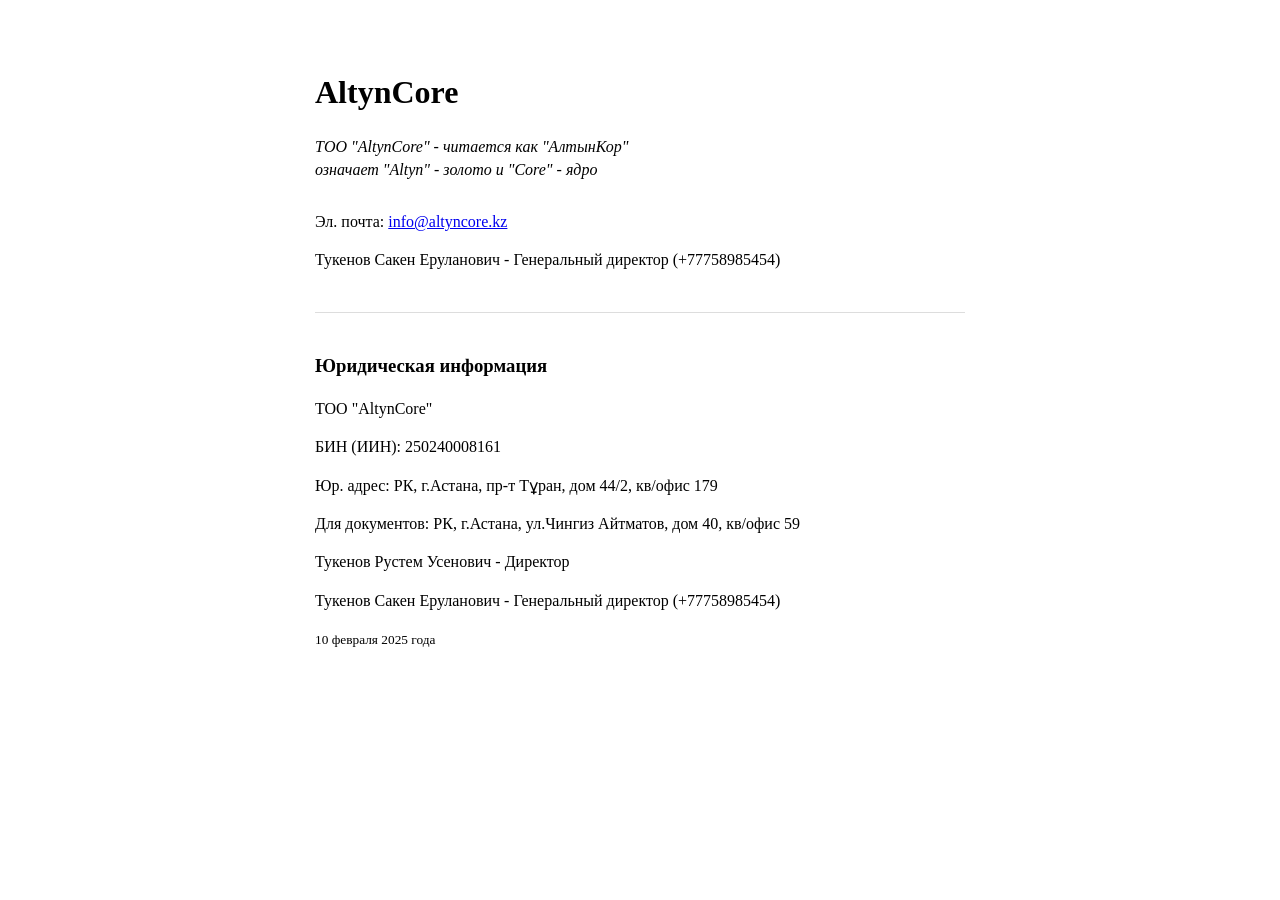
==== index.html @ b848cc99 "Site as it is live on altyncore.kz, deploy through Git: push, Plesk webhook, live check" ====
<!DOCTYPE html>
<html lang="ru">
<head>
  <meta charset="UTF-8">
  <title>AltynCore</title>
  <meta name="description" content="ТОО AltynCore — разработка и интеграции для бизнеса в Казахстане: Kaspi, 1С, ЭЦП, ЭСФ, маркетплейсы, поддержка.">
  <link rel="canonical" href="https://altyncore.kz/">
  <link rel="alternate" href="https://altyncore.kz/" hreflang="ru-kz">
  <link rel="alternate" href="https://altyncore.kz/" hreflang="x-default">
  <meta property="og:title" content="AltynCore — разработка и интеграции для бизнеса в Казахстане">
  <meta property="og:description" content="Kaspi, 1С, ЭЦП, ЭСФ, маркетплейсы, интеграции и поддержка. Реальные услуги, реальные сроки и цены.">
  <meta property="og:url" content="https://altyncore.kz/">
  <meta property="og:type" content="website">
  <meta name="twitter:card" content="summary">
  <meta name="twitter:title" content="AltynCore — разработка и интеграции в РК">
  <meta name="twitter:description" content="Kaspi, 1С, ЭЦП, ЭСФ, маркетплейсы, поддержка.">
  <meta name="viewport" content="width=device-width, initial-scale=1.0">

  <style>
    body {
      line-height: 1.4;
      font-size: 16px;
      margin: 50px auto;
      max-width: 650px;
      padding: 0 10px;
    }
    #maincontent {
      max-width: 42em;
      margin: 15px auto;
    }
    h2 {
      margin-bottom: 2px;
    }
    .subtitle {
      font-style: italic;
      margin-bottom: 30px;
    }
    dl {
      border-left: 3px solid #ddd;
      padding-left: 20px;
      margin: 20px 0;
    }
    dt {
      font-weight: bold;
      margin-top: 15px;
    }
    dd {
      margin-left: 0;
      margin-bottom: 5px;
    }
    table {
      border-collapse: collapse;
      width: 100%;
      margin: 20px 0;
    }
    th, td {
      border: 1px solid #ddd;
      padding: 8px 12px;
      text-align: left;
    }
    th {
      background-color: #f5f5f5;
    }
    hr {
      border: none;
      border-top: 1px solid #ddd;
      margin: 40px 0;
    }
  </style>
  <script type="application/ld+json">
  {
    "@context": "https://schema.org",
    "@type": "Organization",
    "name": "AltynCore",
    "url": "https://altyncore.kz/",
    "email": "info@altyncore.kz",
    "telephone": "+7 775 898 5454",
    "address": {
      "@type": "PostalAddress",
      "addressCountry": "KZ",
      "addressLocality": "Астана",
      "streetAddress": "пр‑т Тұран, дом 44/2, кв/офис 179"
    }
  }
  </script>
  <script type="application/ld+json">
  {
    "@context": "https://schema.org",
    "@type": "WebSite",
    "url": "https://altyncore.kz/",
    "name": "AltynCore"
  }
  </script>
</head>

<body>
  <div id="maincontent" style="margin-top:70px">
    <h1>AltynCore</h1>
    <div class="subtitle">ТОО "AltynCore" - читается как "АлтынКор" <br>
    означает "Altyn" - золото и "Core" - ядро</div>

    <p>Эл. почта: <a href="mailto:info@altyncore.kz">info@altyncore.kz</a></p>
    <p>Тукенов Сакен Еруланович - Генеральный директор (+77758985454)</p>

    
    <hr>

    <footer>
      <h3>Юридическая информация</h3>
      <p>ТОО "AltynCore"</p>
      <p>БИН (ИИН): 250240008161</p>
      <p>Юр. адрес: РК, г.Астана, пр-т Тұран, дом 44/2, кв/офис 179</p>
      <p>Для документов: РК, г.Астана, ул.Чингиз Айтматов, дом 40, кв/офис 59</p>
      <p>Тукенов Рустем Усенович - Директор</p>
      <p>Тукенов Сакен Еруланович - Генеральный директор (+77758985454)</p>
      <p><small>10 февраля 2025 года</small></p>
    </footer>
  </div>
</body>
</html>
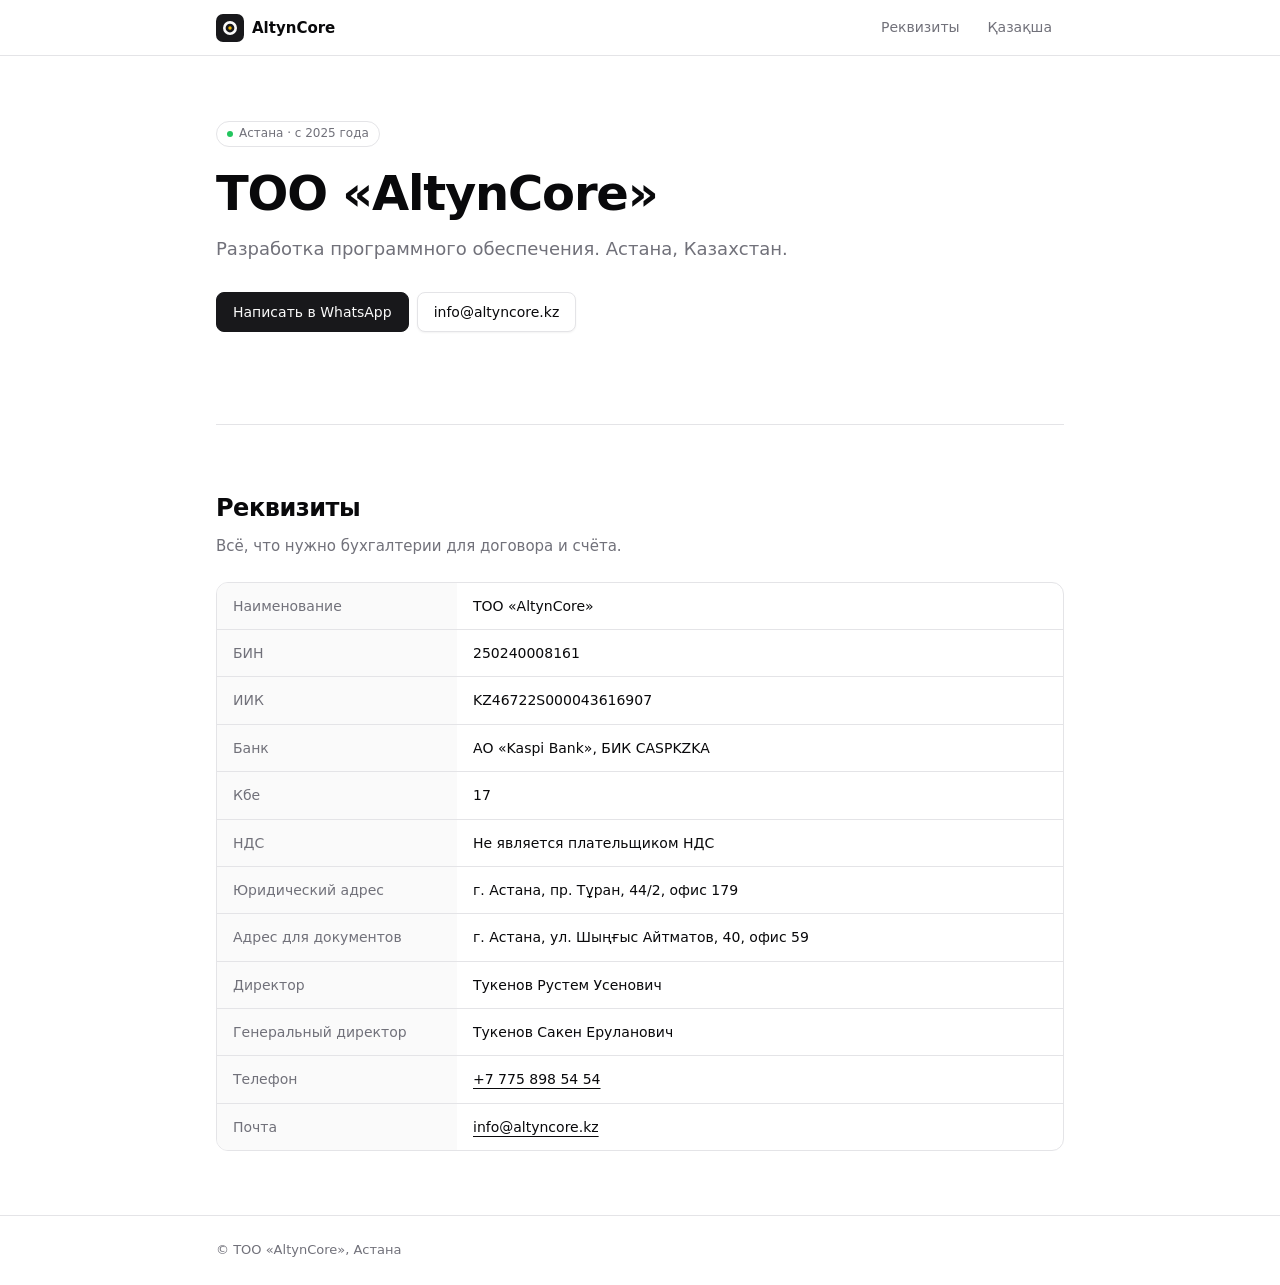
==== commit 7b68d5f2: "Minimal company page in shadcn style: contacts, requisites, Kazakh version, favicon" ====
--- a/index.html
+++ b/index.html
@@ -1,120 +1,60 @@
-<!DOCTYPE html>
-<html lang="ru">
-<head>
-  <meta charset="UTF-8">
-  <title>AltynCore</title>
-  <meta name="description" content="ТОО AltynCore — разработка и интеграции для бизнеса в Казахстане: Kaspi, 1С, ЭЦП, ЭСФ, маркетплейсы, поддержка.">
-  <link rel="canonical" href="https://altyncore.kz/">
-  <link rel="alternate" href="https://altyncore.kz/" hreflang="ru-kz">
-  <link rel="alternate" href="https://altyncore.kz/" hreflang="x-default">
-  <meta property="og:title" content="AltynCore — разработка и интеграции для бизнеса в Казахстане">
-  <meta property="og:description" content="Kaspi, 1С, ЭЦП, ЭСФ, маркетплейсы, интеграции и поддержка. Реальные услуги, реальные сроки и цены.">
-  <meta property="og:url" content="https://altyncore.kz/">
-  <meta property="og:type" content="website">
-  <meta name="twitter:card" content="summary">
-  <meta name="twitter:title" content="AltynCore — разработка и интеграции в РК">
-  <meta name="twitter:description" content="Kaspi, 1С, ЭЦП, ЭСФ, маркетплейсы, поддержка.">
-  <meta name="viewport" content="width=device-width, initial-scale=1.0">
-
-  <style>
-    body {
-      line-height: 1.4;
-      font-size: 16px;
-      margin: 50px auto;
-      max-width: 650px;
-      padding: 0 10px;
-    }
-    #maincontent {
-      max-width: 42em;
-      margin: 15px auto;
-    }
-    h2 {
-      margin-bottom: 2px;
-    }
-    .subtitle {
-      font-style: italic;
-      margin-bottom: 30px;
-    }
-    dl {
-      border-left: 3px solid #ddd;
-      padding-left: 20px;
-      margin: 20px 0;
-    }
-    dt {
-      font-weight: bold;
-      margin-top: 15px;
-    }
-    dd {
-      margin-left: 0;
-      margin-bottom: 5px;
-    }
-    table {
-      border-collapse: collapse;
-      width: 100%;
-      margin: 20px 0;
-    }
-    th, td {
-      border: 1px solid #ddd;
-      padding: 8px 12px;
-      text-align: left;
-    }
-    th {
-      background-color: #f5f5f5;
-    }
-    hr {
-      border: none;
-      border-top: 1px solid #ddd;
-      margin: 40px 0;
-    }
-  </style>
-  <script type="application/ld+json">
-  {
-    "@context": "https://schema.org",
-    "@type": "Organization",
-    "name": "AltynCore",
-    "url": "https://altyncore.kz/",
-    "email": "info@altyncore.kz",
-    "telephone": "+7 775 898 5454",
-    "address": {
-      "@type": "PostalAddress",
-      "addressCountry": "KZ",
-      "addressLocality": "Астана",
-      "streetAddress": "пр‑т Тұран, дом 44/2, кв/офис 179"
-    }
-  }
-  </script>
-  <script type="application/ld+json">
-  {
-    "@context": "https://schema.org",
-    "@type": "WebSite",
-    "url": "https://altyncore.kz/",
-    "name": "AltynCore"
-  }
-  </script>
-</head>
-
-<body>
-  <div id="maincontent" style="margin-top:70px">
-    <h1>AltynCore</h1>
-    <div class="subtitle">ТОО "AltynCore" - читается как "АлтынКор" <br>
-    означает "Altyn" - золото и "Core" - ядро</div>
-
-    <p>Эл. почта: <a href="mailto:info@altyncore.kz">info@altyncore.kz</a></p>
-    <p>Тукенов Сакен Еруланович - Генеральный директор (+77758985454)</p>
-
-    
-    <hr>
-
-    <footer>
-      <h3>Юридическая информация</h3>
-      <p>ТОО "AltynCore"</p>
-      <p>БИН (ИИН): 250240008161</p>
-      <p>Юр. адрес: РК, г.Астана, пр-т Тұран, дом 44/2, кв/офис 179</p>
-      <p>Для документов: РК, г.Астана, ул.Чингиз Айтматов, дом 40, кв/офис 59</p>
-      <p>Тукенов Рустем Усенович - Директор</p>
-      <p>Тукенов Сакен Еруланович - Генеральный директор (+77758985454)</p>
-      <p><small>10 февраля 2025 года</small></p>
-    </footer>
-  </div>
-</body>
-</html>+<!DOCTYPE html>
+<html lang="ru">
+<head>
+  <meta charset="UTF-8">
+  <meta name="viewport" content="width=device-width, initial-scale=1">
+  <title>ТОО «AltynCore» — Разработка программного обеспечения</title>
+  <meta name="description" content="ТОО «AltynCore», Астана — разработка программного обеспечения. Контакты и реквизиты для договора.">
+  <link rel="canonical" href="https://altyncore.kz/">
+  <link rel="alternate" href="https://altyncore.kz/" hreflang="ru">
+  <link rel="alternate" href="https://altyncore.kz/kk/" hreflang="kk">
+  <link rel="alternate" href="https://altyncore.kz/" hreflang="x-default">
+  <link rel="icon" href="/favicon.svg" type="image/svg+xml">
+  <meta property="og:title" content="ТОО «AltynCore»">
+  <meta property="og:description" content="Разработка программного обеспечения. Астана. Контакты и реквизиты.">
+  <meta property="og:url" content="https://altyncore.kz/">
+  <meta property="og:type" content="website">
+  <link rel="stylesheet" href="/site.css">
+</head>
+<body>
+  <header>
+    <a class="logo" href="/"><img src="/favicon.svg" alt="" width="28" height="28">AltynCore</a>
+    <nav><a href="#requisites">Реквизиты</a><a href="/kk/" lang="kk">Қазақша</a></nav>
+  </header>
+
+  <main>
+    <section class="hero">
+      <span class="badge">Астана · с 2025 года</span>
+      <h1>ТОО «AltynCore»</h1>
+      <p>Разработка программного обеспечения. Астана, Казахстан.</p>
+      <p class="actions">
+        <a class="button" href="https://wa.me/77758985454">Написать в WhatsApp</a>
+        <a class="button outline" href="mailto:info@altyncore.kz">info@altyncore.kz</a>
+      </p>
+    </section>
+
+
+
+    <section id="requisites">
+      <h2>Реквизиты</h2>
+      <p class="lead">Всё, что нужно бухгалтерии для договора и счёта.</p>
+      <div class="table"><dl>
+        <dt>Наименование</dt><dd>ТОО «AltynCore»</dd>
+        <dt>БИН</dt><dd>250240008161</dd>
+        <dt>ИИК</dt><dd>KZ46722S000043616907</dd>
+        <dt>Банк</dt><dd>АО «Kaspi Bank», БИК CASPKZKA</dd>
+        <dt>Кбе</dt><dd>17</dd>
+        <dt>НДС</dt><dd>Не является плательщиком НДС</dd>
+        <dt>Юридический адрес</dt><dd>г. Астана, пр. Тұран, 44/2, офис 179</dd>
+        <dt>Адрес для документов</dt><dd>г. Астана, ул. Шыңғыс Айтматов, 40, офис 59</dd>
+        <dt>Директор</dt><dd>Тукенов Рустем Усенович</dd>
+        <dt>Генеральный директор</dt><dd>Тукенов Сакен Еруланович</dd>
+        <dt>Телефон</dt><dd><a href="tel:+77758985454">+7 775 898 54 54</a></dd>
+        <dt>Почта</dt><dd><a href="mailto:info@altyncore.kz">info@altyncore.kz</a></dd>
+      </dl></div>
+    </section>
+  </main>
+
+  <footer>© ТОО «AltynCore», Астана</footer>
+</body>
+</html>
--- a/site.css
+++ b/site.css
@@ -0,0 +1,44 @@
+/* shadcn/ui look: zinc palette, 1px borders, 0.5rem radius, no decoration beyond that */
+:root {
+  --background: #fff; --foreground: #09090b; --muted: #f4f4f5; --muted-foreground: #71717a;
+  --border: #e4e4e7; --primary: #18181b; --primary-foreground: #fafafa; --radius: 0.5rem;
+}
+* { box-sizing: border-box; }
+body { margin: 0; background: var(--background); color: var(--foreground); font: 15px/1.6 "Inter", "Geist", system-ui, -apple-system, "Segoe UI", Roboto, sans-serif; -webkit-font-smoothing: antialiased; }
+a { color: inherit; text-underline-offset: 4px; }
+header, main, footer { max-width: 896px; margin: 0 auto; padding: 0 24px; }
+header { position: sticky; top: 0; z-index: 1; display: flex; align-items: center; justify-content: space-between; height: 56px; background: rgba(255,255,255,.85); backdrop-filter: blur(8px); border-bottom: 1px solid var(--border); max-width: none; padding: 0 max(24px, calc((100% - 848px) / 2)); }
+.logo { display: flex; align-items: center; gap: 8px; font-weight: 600; font-size: 15px; text-decoration: none; }
+nav { display: flex; gap: 4px; }
+nav a { padding: 6px 12px; border-radius: var(--radius); color: var(--muted-foreground); text-decoration: none; font-size: 14px; font-weight: 500; }
+nav a:hover { background: var(--muted); color: var(--foreground); }
+section { padding: 64px 0; }
+section + section { border-top: 1px solid var(--border); }
+.badge { display: inline-flex; align-items: center; gap: 6px; border: 1px solid var(--border); border-radius: 999px; padding: 2px 10px; font-size: 12px; font-weight: 500; color: var(--muted-foreground); margin-bottom: 20px; }
+.badge::before { content: ""; width: 6px; height: 6px; border-radius: 50%; background: #22c55e; }
+.hero h1 { font-size: clamp(32px, 5.5vw, 48px); line-height: 1.1; letter-spacing: -0.025em; font-weight: 700; margin: 0 0 16px; max-width: 720px; }
+.hero p { color: var(--muted-foreground); font-size: 18px; max-width: 620px; margin: 0 0 28px; }
+.actions { display: flex; gap: 8px; flex-wrap: wrap; }
+.button { display: inline-flex; align-items: center; height: 40px; padding: 0 16px; border-radius: var(--radius); font-size: 14px; font-weight: 500; text-decoration: none; border: 1px solid var(--primary); background: var(--primary); color: var(--primary-foreground); transition: opacity .15s; }
+.button:hover { opacity: .9; }
+.button.outline { background: var(--background); color: var(--foreground); border-color: var(--border); box-shadow: 0 1px 2px rgba(0,0,0,.05); }
+.button.outline:hover { background: var(--muted); opacity: 1; }
+h2 { font-size: 24px; letter-spacing: -0.02em; font-weight: 600; margin: 0 0 6px; }
+.lead { color: var(--muted-foreground); margin: 0 0 24px; }
+.cards { display: grid; grid-template-columns: repeat(auto-fit, minmax(240px, 1fr)); gap: 16px; }
+.card { border: 1px solid var(--border); border-radius: calc(var(--radius) + 4px); padding: 24px; box-shadow: 0 1px 2px rgba(0,0,0,.05); }
+.card h3 { margin: 0 0 6px; font-size: 16px; font-weight: 600; }
+.card p { margin: 0; color: var(--muted-foreground); font-size: 14px; }
+.table { border: 1px solid var(--border); border-radius: calc(var(--radius) + 4px); overflow: hidden; }
+dl { display: grid; grid-template-columns: 240px 1fr; margin: 0; font-size: 14px; }
+dt, dd { margin: 0; padding: 12px 16px; border-bottom: 1px solid var(--border); }
+dt { color: var(--muted-foreground); background: #fafafa; }
+dd { font-variant-numeric: tabular-nums; }
+dl > :nth-last-child(-n+2) { border-bottom: 0; }
+footer { border-top: 1px solid var(--border); max-width: none; padding: 24px max(24px, calc((100% - 848px) / 2)); color: var(--muted-foreground); font-size: 13px; }
+@media (max-width: 640px) {
+  dl { grid-template-columns: 1fr; } dt { border-bottom: 0; padding-bottom: 2px; } dd { padding-top: 2px; }
+  dl > dt:nth-last-child(2) { border-bottom: 0; }
+  nav a:not([lang]) { display: none; }
+  section { padding: 48px 0; }
+}
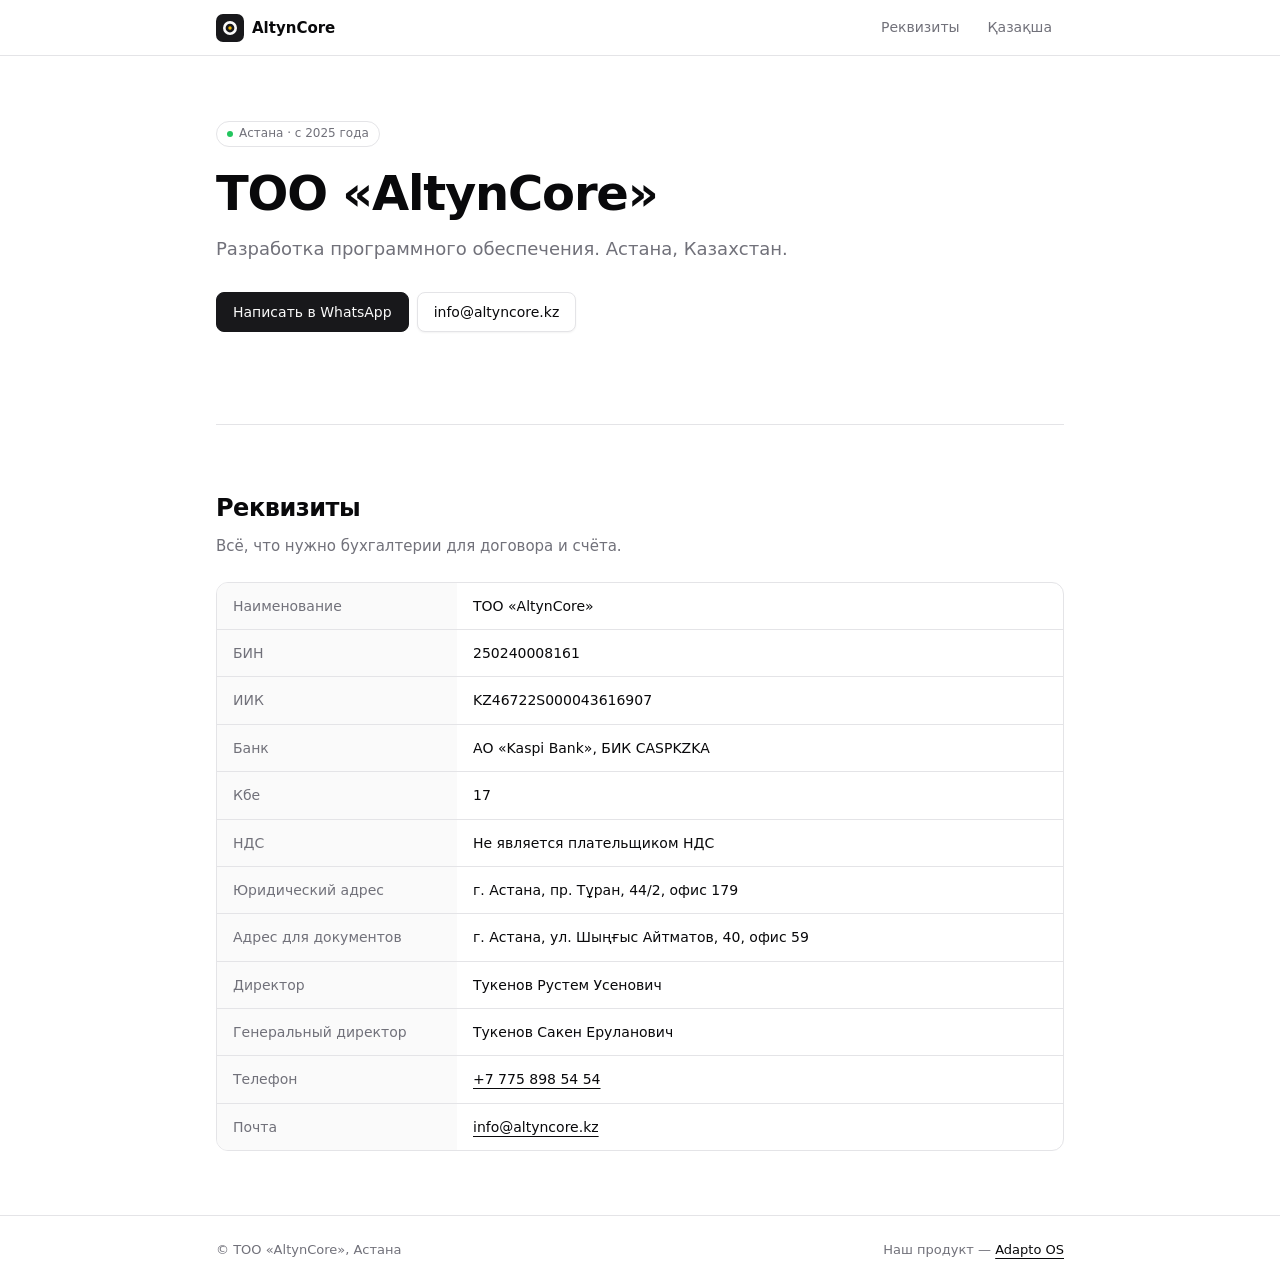
==== commit 86a05df2: "Link to Adapto OS, link preview image" ====
--- a/index.html
+++ b/index.html
@@ -14,6 +14,11 @@
   <meta property="og:description" content="Разработка программного обеспечения. Астана. Контакты и реквизиты.">
   <meta property="og:url" content="https://altyncore.kz/">
   <meta property="og:type" content="website">
+  <meta property="og:image" content="https://altyncore.kz/og.png">
+  <meta property="og:image:width" content="1200">
+  <meta property="og:image:height" content="630">
+  <meta property="og:image:alt" content="ТОО «AltynCore» — разработка программного обеспечения, Астана">
+  <meta name="twitter:card" content="summary_large_image">
   <link rel="stylesheet" href="/site.css">
 </head>
 <body>
@@ -55,6 +60,6 @@
     </section>
   </main>
 
-  <footer>© ТОО «AltynCore», Астана</footer>
+  <footer><span>© ТОО «AltynCore», Астана</span><span>Наш продукт — <a href="https://adapto.kz">Adapto OS</a></span></footer>
 </body>
 </html>
--- a/site.css
+++ b/site.css
@@ -42,3 +42,5 @@
   nav a:not([lang]) { display: none; }
   section { padding: 48px 0; }
 }
+footer { display: flex; justify-content: space-between; gap: 16px; flex-wrap: wrap; }
+footer a { color: var(--foreground); }
